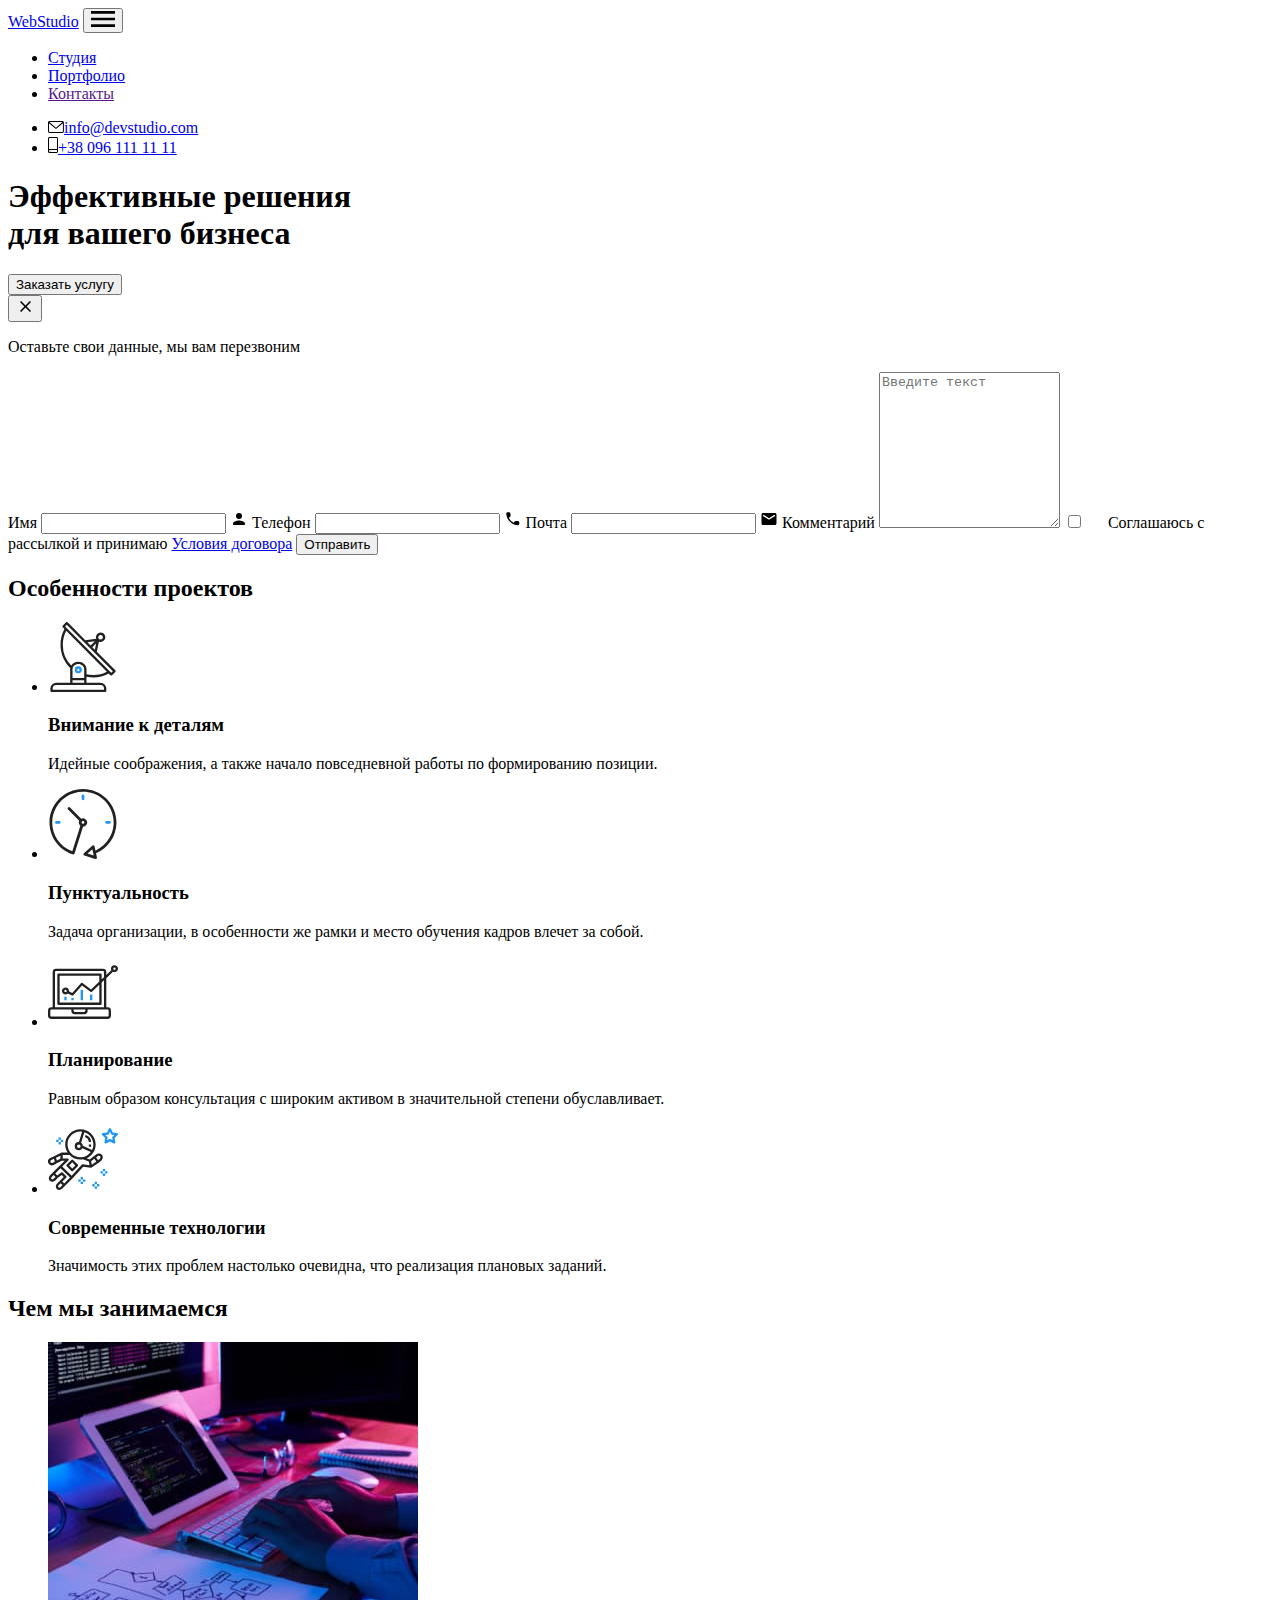
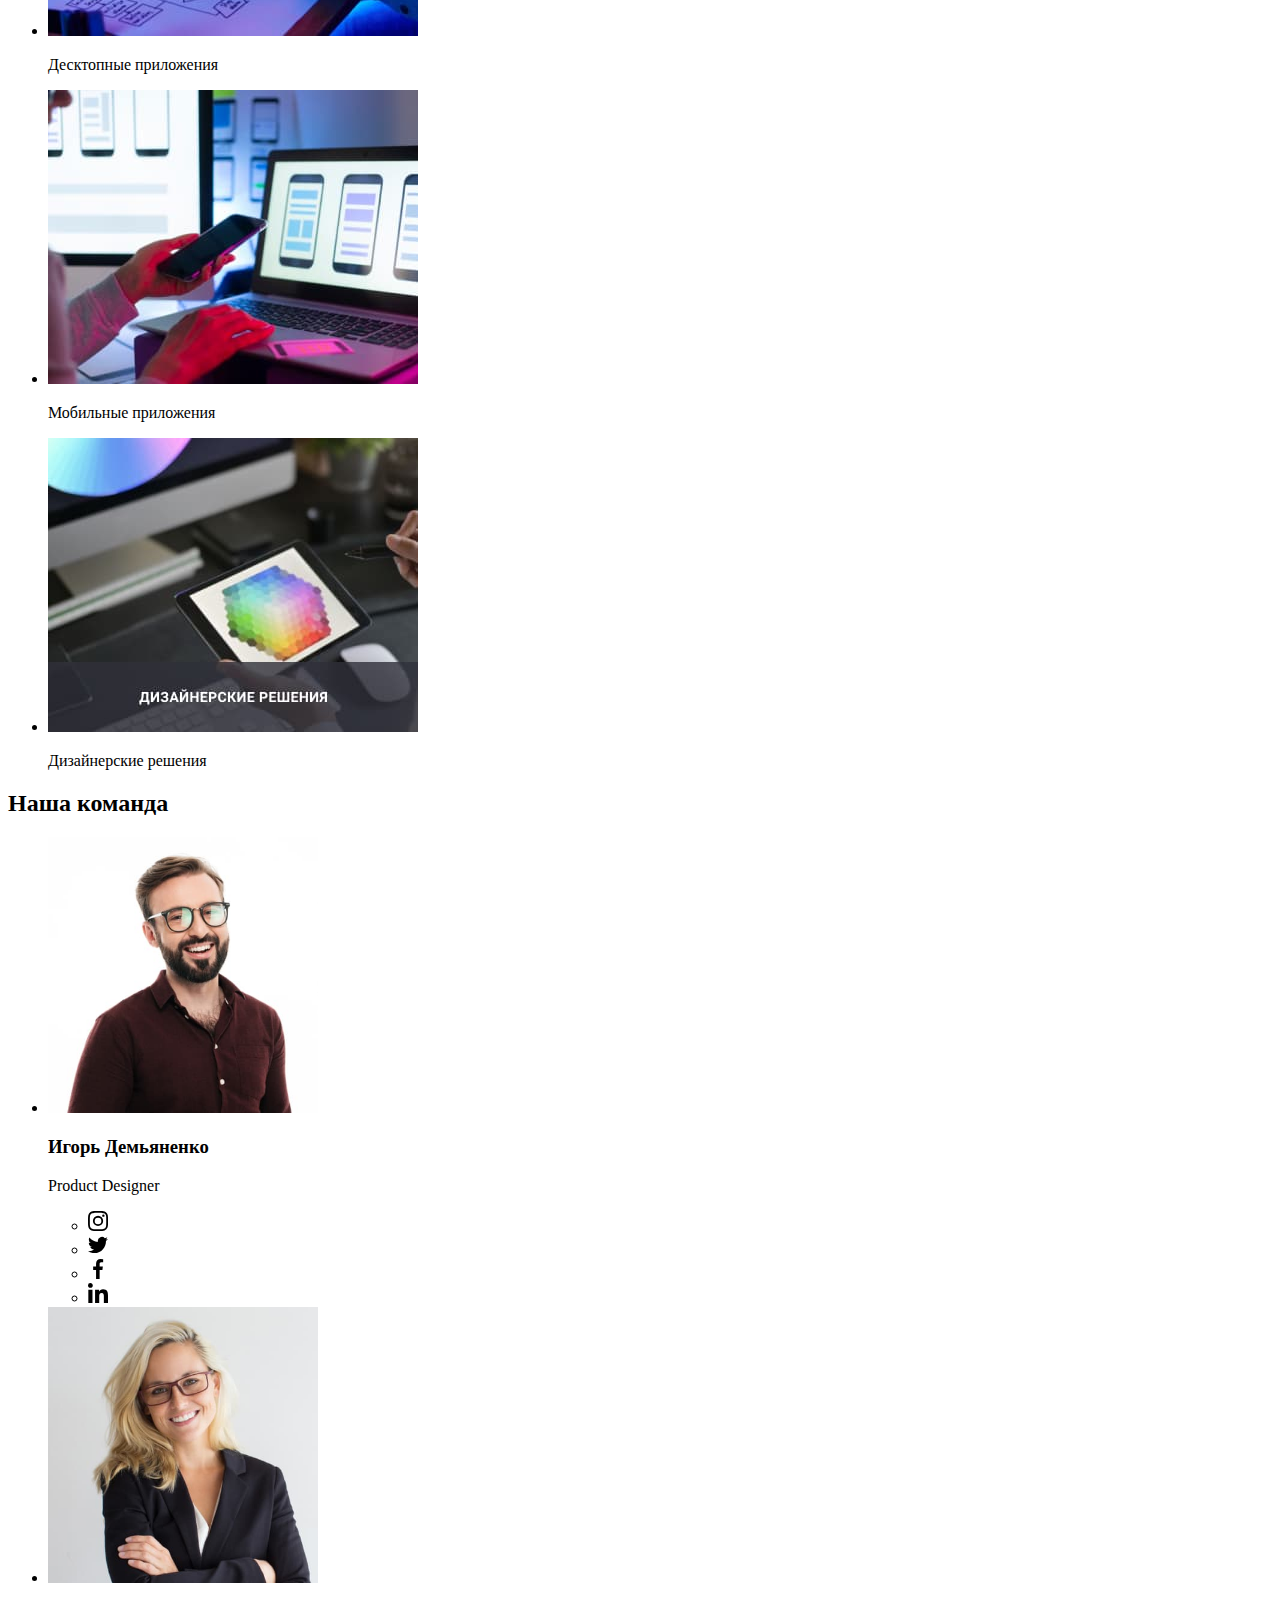
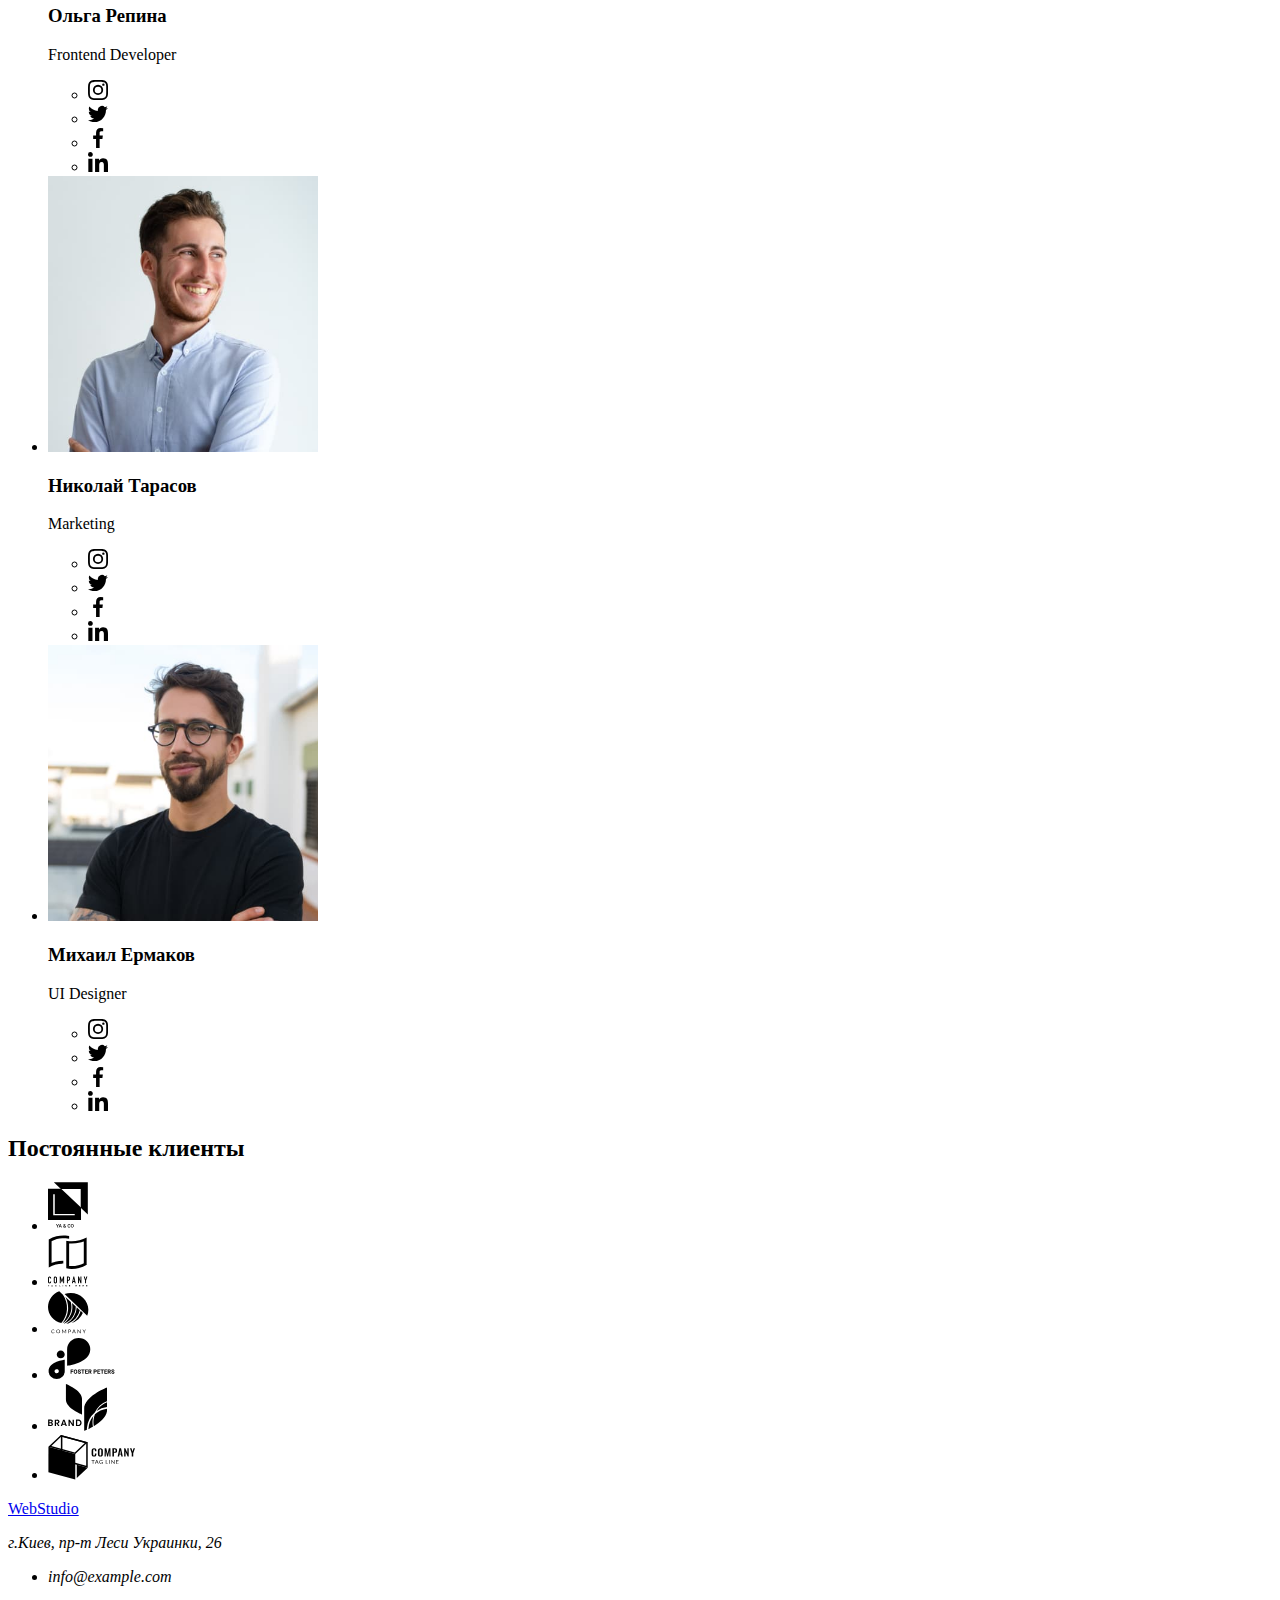
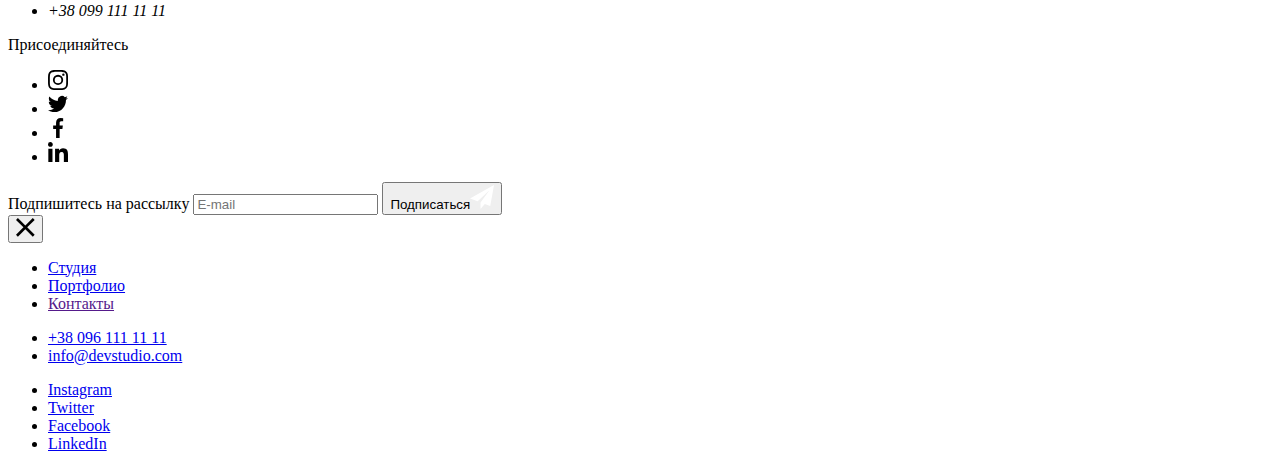
==== index.html @ 89b61207 "Добавляю проект с файлами html и CSS" ====
<!DOCTYPE html>
<html lang="ru">
<head>
    <meta charset="UTF-8">
    <meta name="viewport" content="width=device-width, initial-scale=1.0">
    <title>WebStudio</title>
    <link rel="preconnect" href="https://fonts.gstatic.com">
    <link href="https://fonts.googleapis.com/css2?family=Raleway:wght@700&family=Roboto:wght@400;500;700;900&display=swap"
        rel="stylesheet">
    <link rel="stylesheet" href="./dist/css/main.min.css">
</head>
<body>
    <!--Шапка страницы-->
    <header class="page-header">
        <div class="container container__nav">
        <!--Логотип с навигацией-->
            <a class="logo" href="/"><span class="logo__text">Web</span>Studio</a>
            <button class="menu-toggle js-open-menu" aria-expanded="false" aria-controls="mobile-menu">
            <svg class="icon-cross" width="24" height="16" aria-label="Переключатель мобильного меню">
                <use href="./img/icons.svg#menu"></use>
            </svg></button>
            <nav>
                <ul class="site-nav">
                    <li class="site-nav__item">
                        <a class="site-nav__link" href="./index.html">Студия</a>
                    </li>
                    <li class="site-nav__item">
                        <a class="site-nav__link" href="./portfolio.html">Портфолио</a>
                    </li>
                    <li class="site-nav__item">
                        <a class="site-nav__link" href="">Контакты</a>
                    </li>
                </ul>
            </nav>
            <ul class="panel-contacts">
                <li class="panel-contacts__item">
                    <a class="panel-contacts__link" href="mailto:info@devstudio.com">
                        <svg class="panel-contacts__icon" width="16" height="12">
                            <use href="./img/icons.svg#envelope"></use>
                        </svg>info@devstudio.com</a>
                </li>
                <li class="panel-contacts__item">
                    <a class="panel-contacts__link" href="tel:+380961111111">
                        <svg class="panel-contacts__icon" width="10" height="16">
                            <use href="./img/icons.svg#smartphone"></use>
                        </svg>+38 096 111 11 11</a>
                </li>
            </ul>
        </div>
    </header>
    <main>
        <!--Герой-->
        <section class="hero">
            <div class="hero__overlay">
                <h1 class="hero__title">Эффективные решения<br>
                для вашего бизнеса</h1>
            <button class="button" data-modal-open>Заказать услугу</button>
                    <div class="backdrop backdrop__is-hidden" data-modal>
                        <div class="modal">
                            <button class="modal__close" data-modal-close>
                                <svg class="modal__icon" width="18" height="18">
                                <use href="./img/icons.svg#close"></use>
                            </svg></button>
                            <form class="form">
                                <p class="form__text">Оставьте свои данные, мы вам перезвоним</p>
                                <label class="form__field">
                                    <span class="form__label">Имя</span>
                                    <input type="text" class="form__input" name="name">
                                    <svg class="form__icon" width="18" height="18">
                                            <use href="./img/icons.svg#person-black"></use>
                                    </svg>
                                </label>
                            
                                <label class="form__field">
                                    <span class="form__label">Телефон</span>
                                    <input type="tel" class="form__input" name="tel">
                                    <svg class="form__icon" width="18" height="18">
                                            <use href="./img/icons.svg#phone-black"></use>
                                        </svg>
                                </label>
                            
                                <label class="form__field">
                                    <span class="form__label">Почта</span>
                                    <input type="email" class="form__input" name="mail">
                                    <svg class="form__icon" width="18" height="18">
                                        <use href="./img/icons.svg#email-black"></use>
                                    </svg>
                                </label>
                            
                                <label class="form__field">
                                    <span class="form__label">Комментарий</span>
                                    <textarea class="form__input form__textarea" name="comment" rows="10" placeholder="Введите текст"></textarea>
                                </label>

                                <label class="field">
                                    <input class="checkbox" type="checkbox" name="policy" value="policy">
                                    <svg class="checkbox-icon" width="16" height="15">
                                        <use href="./img/icons.svg#check"></use>
                                    </svg>
                                    <span class="label">Соглашаюсь с рассылкой и принимаю <a class="policy" href="/">Условия договора</a></span>
                                </label>
                                <button class="button button--send" type="submit">Отправить</button>
                            </form>
                        </div>
                    </div>
            </div>           
        </section>
        <!--Преимущества-->
        <section class="section">
            <div class="container">
                <h2 class="visually-hiddens">Особенности проектов</h2>
                <ul class="advantages">
                    <li class="advantages__item">
                        <div class="advantages__thumb">
                            <svg class="advantages__icon" width="70" height="70">
                                <use href="./img/icons.svg#antenna"></use>
                            </svg>
                        </div>    
                        <h3 class="advantages__title">Внимание к деталям</h3>
                        <p class="advantages__text">Идейные соображения, а также
                        начало повседневной работы по
                        формированию позиции.</p>
                    </li>
                    <li class="advantages__item">
                        <div class="advantages__thumb">
                            <svg class="advantages__icon" width="70" height="70">
                                <use href="./img/icons.svg#clock"></use>
                            </svg>
                        </div>
                        <h3 class="advantages__title">Пунктуальность</h3>
                        <p class="advantages__text">Задача организации, в особенности
                        же рамки и место обучения кадров
                        влечет за собой.</p>
                    </li>
                    <li class="advantages__item">
                        <div class="advantages__thumb">
                            <svg class="advantages__icon" width="70" height="70">
                                <use href="./img/icons.svg#diagram"></use>
                            </svg>
                        </div>
                        <h3 class="advantages__title">Планирование</h3>
                        <p class="advantages__text"> Равным образом консультация с
                        широким активом в значительной
                        степени обуславливает.</p>
                    </li>
                    <li class="advantages__item">
                        <div class="advantages__thumb">
                            <svg class="advantages__icon" width="70" height="70">
                                <use href="./img/icons.svg#astronaut"></use>
                            </svg>
                        </div>
                        <h3 class="advantages__title">Современные технологии</h3>
                        <p class="advantages__text">Значимость этих проблем настолько
                        очевидна, что реализация плановых
                        заданий.</p>
                    </li>
                </ul>
            </div>
        </section>
        <!--Примеры работ-->
        <section class="section section__development">
            <div class="container">
                <h2 class="development-title">Чем мы занимаемся</h2>
            <ul class="development">
                <li class="development__item">
                    <div class="development__thumb">
                        <img class="development__img" srcset="./img/img(1).jpg 1x, ./img/img(1)@2x.jpg 2x"
                        src="./img/img(1).jpg" alt="Прописывает код" width="370">
                        <div class="development__overlay"><p class="development__text">Десктопные приложения</p></div>
                    </div>                    
                </li>
                <li class="development__item">
                    <div class="development__thumb">
                        <img class="development__img" srcset="./img/img(2).jpg 1x, ./img/img(2)@2x.jpg 2x"
                        src="./img/img(2).jpg" alt="Создает мобильные приложения" width="370">
                    <div class="development__overlay"><p class="development__text">Мобильные приложения</p></div>
                    </div>
                </li>
                <li class="development__item">
                    <div class="development__thumb">
                        <img class="development__img" srcset="./img/img(3).jpg 1x, ./img/img(3)@2x.jpg 2x"
                        src="./img/img(3).jpg" alt="Создает дизайн" width="370">
                    <div class="development__overlay"><p class="development__text">Дизайнерские решения</p></div>
                </div>                   
                </li>
            </ul>
            </div>
        </section>
        <!--Команда разработчиков-->
        <section class="section section__team">
            <div class="container">
            <h2 class="section-title">Наша команда</h2>
            <ul class="team">
                <li class="team__item">
                    <div class="team__thumb">
                        <img class="team__img" srcset="./img/Игорь_Демьяненко.jpg 1x, ./img/Игорь_Демьяненко@2x.jpg 2x" 
                        src="./img/Игорь_Демьяненко.jpg" alt="Игорь Демьяненко" width="270">
                        <h3 class="team__title">Игорь Демьяненко</h3>
                        <p class="team__text">Product Designer</p>
                        <ul class="social">
                            <li class="social__item">
                                <a href="/" class="social__link">
                                    <svg class="social__icon" width="20" height="20">
                                        <use href="./img/icons.svg#instagram"></use>
                                    </svg>
                                </a>
                            </li>
                            <li class="social__item">
                                <a href="/" class="social__link">
                                    <svg class="social__icon" width="20" height="20">
                                        <use href="./img/icons.svg#twitter"></use>
                                    </svg>
                                </a>
                            </li>
                            <li class="social__item">
                                <a href="/" class="social__link">
                                    <svg class="social__icon" width="20" height="20">
                                        <use href="./img/icons.svg#facebook"></use>
                                    </svg>
                                </a>
                            </li>
                            <li class="social__item">
                                <a href="/" class="social__link">
                                    <svg class="social__icon" width="20" height="20">
                                        <use href="./img/icons.svg#linkedin"></use>
                                    </svg>
                                </a>
                            </li>
                        </ul>
                    </div>                   
                </li>
                <li class="team__item">
                    <div class="team__thumb">
                        <img class="team__img" srcset="./img/Ольга_Репина.jpg 1x, ./img/Ольга_Репина@2x.jpg 2x"
                        src="./img/Ольга_Репина.jpg" alt="Ольга Репина" width="270">
                        <h3 class="team__title">Ольга Репина</h3>
                        <p class="team__text">Frontend Developer</p>
                        <ul class="social">
                            <li class="social__item">
                                <a href="/" class="social__link">
                                    <svg class="social__icon" width="20" height="20">
                                        <use href="./img/icons.svg#instagram"></use>
                                    </svg>
                                </a>
                            </li>
                            <li class="social__item">
                                <a href="/" class="social__link">
                                    <svg class="social__icon" width="20" height="20">
                                        <use href="./img/icons.svg#twitter"></use>
                                    </svg>
                                </a>
                            </li>
                            <li class="social__item">
                                <a href="/" class="social__link">
                                    <svg class="social__icon" width="20" height="20">
                                        <use href="./img/icons.svg#facebook"></use>
                                    </svg>
                                </a>
                            </li>
                            <li class="social__item">
                                <a href="/" class="social__link">
                                    <svg class="social__icon" width="20" height="20">
                                        <use href="./img/icons.svg#linkedin"></use>
                                    </svg>
                                </a>
                            </li>
                        </ul>
                    </div>                   
                </li>
                <li class="team__item">
                    <div class="team__thumb">
                        <img class="team__img" srcset="./img/Николай_Тарасов.jpg 1x, ./img/Николай_Тарасов@2x.jpg 2x"
                        src="./img/Николай_Тарасов.jpg" alt="Николай Тарасов" width="270">
                        <h3 class="team__title">Николай Тарасов</h3>
                        <p class="team__text">Marketing</p>
                        <ul class="social">
                            <li class="social__item">
                                <a href="/" class="social__link">
                                    <svg class="social__icon" width="20" height="20">
                                        <use href="./img/icons.svg#instagram"></use>
                                    </svg>
                                </a>
                            </li>
                            <li class="social__item">
                                <a href="/" class="social__link">
                                    <svg class="social__icon" width="20" height="20">
                                        <use href="./img/icons.svg#twitter"></use>
                                    </svg>
                                </a>
                            </li>
                            <li class="social__item">
                                <a href="/" class="social__link">
                                    <svg class="social__icon" width="20" height="20">
                                        <use href="./img/icons.svg#facebook"></use>
                                    </svg>
                                </a>
                            </li>
                            <li class="social__item">
                                <a href="/" class="social__link">
                                    <svg class="social__icon" width="20" height="20">
                                        <use href="./img/icons.svg#linkedin"></use>
                                    </svg>
                                </a>
                            </li>
                        </ul>
                    </div>   
                </li>
                <li class="team__item">
                    <div class="team__thumb">
                        <img class="team__img" srcset="./img/Михаил_Ермаков.jpg 1x, ./img/Михаил_Ермаков@2x.jpg 2x"
                        src="./img/Михаил_Ермаков.jpg" alt="Михаил Ермаков" width="270">
                        <h3 class="team__title">Михаил Ермаков</h3>
                        <p class="team__text">UI Designer</p>
                        <ul class="social">
                            <li class="social__item">
                                <a href="/" class="social__link">
                                    <svg class="social__icon" width="20" height="20">
                                        <use href="./img/icons.svg#instagram"></use>
                                    </svg>
                                </a>
                            </li>
                            <li class="social__item">
                                <a href="/" class="social__link">
                                    <svg class="social__icon" width="20" height="20">
                                        <use href="./img/icons.svg#twitter"></use>
                                    </svg>
                                </a>
                            </li>
                            <li class="social__item">
                                <a href="/" class="social__link">
                                    <svg class="social__icon" width="20" height="20">
                                        <use href="./img/icons.svg#facebook"></use>
                                    </svg>
                                </a>
                            </li>
                            <li class="social__item">
                                <a href="/" class="social__link">
                                    <svg class="social__icon" width="20" height="20">
                                        <use href="./img/icons.svg#linkedin"></use>
                                    </svg>
                                </a>
                            </li>
                        </ul>
                    </div>
                </li>
            </ul>
            </div>
        </section>
        <section class="section">
            <div class="container">
                <h2 class="section-title">Постоянные клиенты</h2>
                <ul class="partners">
                    <li class="partners__item">
                        <a href="/" class="partners__link">
                            <svg class="partners__icon" width="44" height="49">
                                <use href="./img/icons.svg#logo1"></use>
                            </svg>
                        </a>
                    </li>
                    <li class="partners__item">
                        <a href="/" class="partners__link">
                            <svg class="partners__icon" width="40" height="52">
                                <use href="./img/icons.svg#logo2"></use>
                            </svg>
                        </a>
                    </li>
                    <li class="partners__item">
                        <a href="/" class="partners__link">
                            <svg class="partners__icon" width="41" height="43">
                                <use href="./img/icons.svg#logo3"></use>
                            </svg>
                        </a>
                    </li>
                    <li class="partners__item">
                        <a href="/" class="partners__link">
                            <svg class="partners__icon" width="80" height="42">
                                <use href="./img/icons.svg#logo4"></use>
                            </svg>
                        </a>
                    </li>
                    <li class="partners__item">
                        <a href="/" class="partners__link">
                            <svg class="partners__icon" width="59" height="47">
                                <use href="./img/icons.svg#logo5"></use>
                            </svg>
                        </a>
                    </li>
                    <li class="partners__item">
                        <a href="/" class="partners__link">
                            <svg class="partners__icon" width="88" height="45">
                                <use href="./img/icons.svg#logo6"></use>
                            </svg>
                        </a>
                    </li>
                </ul>
            </div>            
        </section>
    </main>
    <!--Подвал страницы-->
    <footer class="page-footer">
        <div class="container container__footer">
            <div class="address-footer">
                <a class="logo logo--footer" href="/"><span class="logo__text">Web</span>Studio</a>
                <address>
                    <p class="page-footer__label"><span class="page-footer__text">г.Киев, пр-т Леси Украинки, 26</span></p>
                    <ul class="address">
                        <li>
                            <p class="address__mail">info@example.com</p>
                        </li>
                        <li>
                            <p class="address__tel">+38 099 111 11 11</p>
                        </li>
                    </ul>
                </address>
            </div>       
        <div class="subscribe">
            <p class="subscribe__text">Присоединяйтесь</p>
            <ul class="social-footer">
                <li class="social-footer__item">
                    <a href="/" class="social-footer__link">
                        <svg class="social-footer__icon" width="20" height="20">
                            <use href="./img/icons.svg#instagram"></use>
                        </svg>
                    </a>
                </li>
                <li class="social-footer__item">
                    <a href="/" class="social-footer__link">
                        <svg class="social-footer__icon" width="20" height="20">
                            <use href="./img/icons.svg#twitter"></use>
                        </svg>
                    </a>
                </li>
                <li class="social-footer__item">
                    <a href="/" class="social-footer__link">
                        <svg class="social-footer__icon" width="20" height="20">
                            <use href="./img/icons.svg#facebook"></use>
                        </svg>
                    </a>
                </li>
                <li class="social-footer__item">
                    <a href="/" class="social-footer__link">
                        <svg class="social-footer__icon" width="20" height="20">
                            <use href="./img/icons.svg#linkedin"></use>
                        </svg>
                    </a>
                </li>
            </ul>
        </div>
        <form class="form-footer">
        <label class="form-footer__field">
            <span class="form-footer__label">Подпишитесь на рассылку</span>
            <input type="email" class="form-footer__input" name="mail" placeholder="E-mail">
        </label>
        <button class="button button--mail" type="submit">Подписаться<svg class="button__icon" width="24" height="24">
            <use href="./img/icons.svg#send"></use>
        </svg></button>
        </form>
        </div>        
    </footer>
    <div class="menu-container js-menu-container" id="mobile-menu">
        <button class="menu-toggle js-close-menu">
            <svg width="19" height="19">
                <use class="icon-menu" href="./img/icons.svg#close-menu"></use>
            </svg>
        </button>
        <ul class="mobile-menu">
            <li class="mobile-menu__item"><a href="./index.html" class="mobile-menu__link">Студия</a></li>
            <li class="mobile-menu__item"><a href="./portfolio.html" class="mobile-menu__link">Портфолио</a></li>
            <li class="mobile-menu__item"><a href="" class="mobile-menu__link">Контакты</a></li>
        </ul>
        <div>
            <ul class="contacts-mobile">
                <li class="contacts-mobile__item">
                    <a class="contacts-mobile__link" href="tel:+380961111111">
                        <span class="contacts-mobile__tel">+38 096 111 11 11</span></a>
                </li>
                <li class="contacts-mobile__item">
                    <a class="contacts-mobile__link" href="mailto:info@devstudio.com">
                        <span class="contacts-mobile__mail">info@devstudio.com</span></a>
                </li>
            </ul>
            <ul class="mobile-social">
                <li class="mobile-social__item">
                    <a href="/" class="mobile-social__link">Instagram</a>
                </li>
                <li class="mobile-social__item">
                    <a href="/" class="mobile-social__link">Twitter</a>
                </li>
                <li class="mobile-social__item">
                    <a href="/" class="mobile-social__link">Facebook</a>
                </li>
                <li class="mobile-social__item">
                    <a href="/" class="mobile-social__link">LinkedIn</a>
                </li>
            </ul>
        </div>
    </div>
    <script src="./js/modal.js"></script>
    <script src="./js/mobile-menu.js"></script>
</body>
</html>
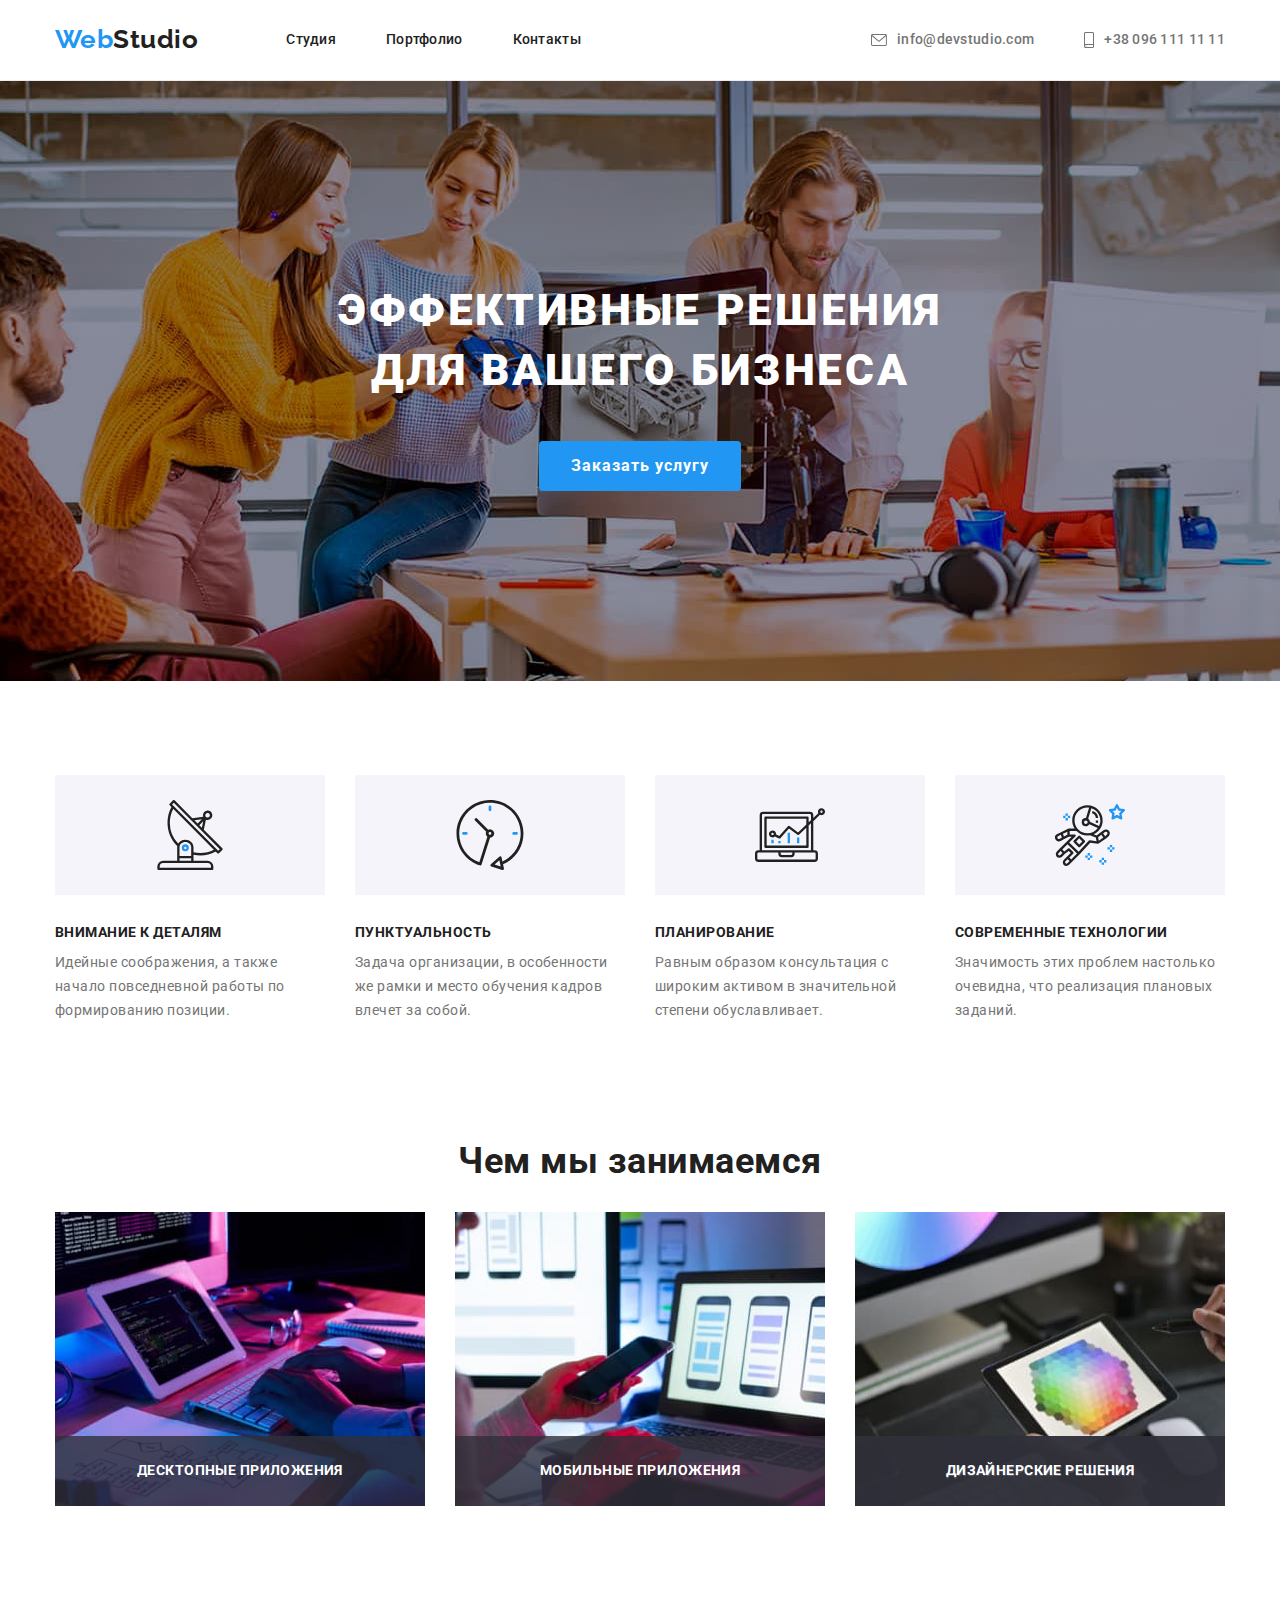
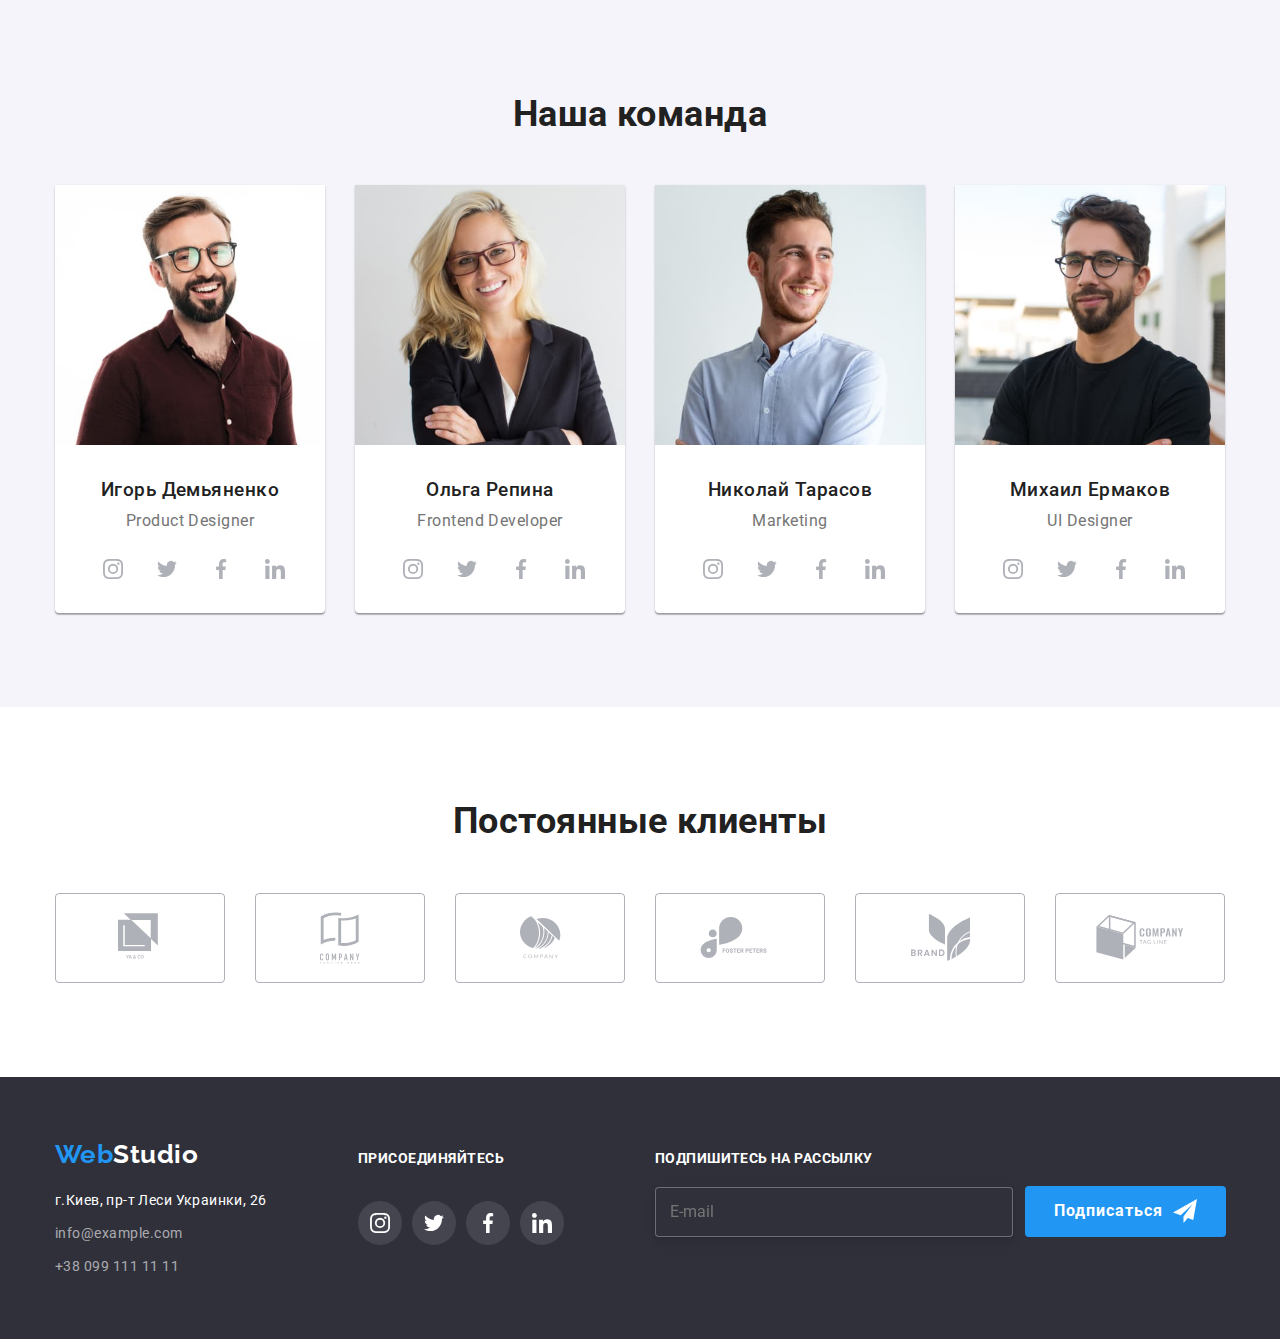
==== commit 207fe52d: "Изменил путь к CSS" ====
--- a/index.html
+++ b/index.html
@@ -7,7 +7,7 @@
     <link rel="preconnect" href="https://fonts.gstatic.com">
     <link href="https://fonts.googleapis.com/css2?family=Raleway:wght@700&family=Roboto:wght@400;500;700;900&display=swap"
         rel="stylesheet">
-    <link rel="stylesheet" href="./dist/css/main.min.css">
+    <link rel="stylesheet" href="./css/main.min.css">
 </head>
 <body>
     <!--Шапка страницы-->
--- a/css/main.min.css
+++ b/css/main.min.css
@@ -0,0 +1,3 @@
+/*! modern-normalize v1.0.0 | MIT License | https://github.com/sindresorhus/modern-normalize */*,*::before,*::after{-webkit-box-sizing:border-box;box-sizing:border-box}:root{-moz-tab-size:4;-o-tab-size:4;tab-size:4}html{line-height:1.15;-webkit-text-size-adjust:100%}body{margin:0;padding:0}body{font-family:system-ui,-apple-system,"Segoe UI",Roboto,Helvetica,Arial,sans-serif,"Apple Color Emoji","Segoe UI Emoji"}hr{height:0;color:inherit}abbr[title]{-webkit-text-decoration:underline dotted;text-decoration:underline dotted}b,strong{font-weight:bolder}code,kbd,samp,pre{font-family:ui-monospace, SFMono-Regular, Consolas, 'Liberation Mono', Menlo,
+ monospace;font-size:1em}small{font-size:80%}sub,sup{font-size:75%;line-height:0;position:relative;vertical-align:baseline}sub{bottom:-0.25em}sup{top:-0.5em}table{text-indent:0;border-color:inherit}button,input,optgroup,select,textarea{font-family:inherit;font-size:100%;line-height:1.15;margin:0}address{font-style:normal}ul{list-style:none}button,select{text-transform:none}button,[type='button'],[type='reset'],[type='submit']{-webkit-appearance:button}::-moz-focus-inner{border-style:none;padding:0}:-moz-focusring{outline:1px dotted ButtonText}:-moz-ui-invalid{box-shadow:none}legend{padding:0}progress{vertical-align:baseline}::-webkit-inner-spin-button,::-webkit-outer-spin-button{height:auto}[type='search']{-webkit-appearance:textfield;outline-offset:-2px}::-webkit-search-decoration{-webkit-appearance:none}::-webkit-file-upload-button{-webkit-appearance:button;font:inherit}body{font-family:"Roboto",sans-serif;background-color:#fff;letter-spacing:0.03em;color:#212121}.container{width:100%;padding-left:15px;padding-right:15px;margin-left:auto;margin-right:auto;min-width:320px;max-width:480px}@media screen and (min-width: 768px){.container{max-width:768px}}@media screen and (min-width: 1200px){.container{max-width:1200px}}.container__nav{min-height:60px;display:-webkit-box;display:-ms-flexbox;display:flex;-webkit-box-align:center;-ms-flex-align:center;align-items:center;-webkit-box-pack:end;-ms-flex-pack:end;justify-content:flex-end}.container__product{padding-bottom:60px}@media screen and (min-width: 1200px){.container__product{padding-bottom:94px}}.container__footer{padding-top:60px;padding-bottom:60px}@media screen and (min-width: 768px){.container__footer{display:-webkit-box;display:-ms-flexbox;display:flex;-ms-flex-wrap:wrap;flex-wrap:wrap;-webkit-box-align:baseline;-ms-flex-align:baseline;align-items:baseline;-ms-flex-pack:distribute;justify-content:space-around}}@media screen and (min-width: 1200px){.container__footer{-webkit-box-pack:justify;-ms-flex-pack:justify;justify-content:space-between}}.section{padding-top:60px;padding-bottom:60px}@media screen and (min-width: 1200px){.section{padding-top:94px;padding-bottom:94px}}.section__development{display:none}@media screen and (min-width: 1200px){.section__development{display:block;padding-top:0}}.section__team{background-color:#f5f4fa}@media screen and (min-width: 1200px){.section__team{padding-top:94px;padding-bottom:94px}}.section-title{text-align:center;font-weight:bold;font-size:28px;color:#212121;margin-bottom:30px;margin-top:0}@media screen and (min-width: 1200px){.section-title{font-size:36px;margin-bottom:50px}}.visually-hiddens{position:absolute;width:1px;height:1px;margin:-1px;border:0;padding:0;white-space:nowrap;-webkit-clip-path:inset(100%);clip-path:inset(100%);clip:rect(0 0 0 0);overflow:hidden}.page-header{border-bottom:1px solid #ececec;background-color:#fff}@media screen and (max-width: 767px){.page-header{height:60px}}.logo{font-family:"Raleway",sans-serif;font-weight:bold;font-size:26px;line-height:1.14;color:#212121;text-decoration:none;margin-right:auto;-webkit-transition:color 250ms cubic-bezier(0.4, 0, 0.2, 1);transition:color 250ms cubic-bezier(0.4, 0, 0.2, 1)}@media (min-width: 768px){.logo{margin-right:0}}.logo:hover,.logo:focus{color:#2196f3}.logo__text{color:#2196f3}.logo--footer{display:-webkit-box;display:-ms-flexbox;display:flex;margin-bottom:20px;color:#fff}@media screen and (max-width: 1199px){.logo--footer{-webkit-box-pack:center;-ms-flex-pack:center;justify-content:center}}.logo--footer:hover,.logo--footer:focus{color:#2196f3}.menu-container{display:-webkit-box;display:-ms-flexbox;display:flex;-webkit-box-orient:vertical;-webkit-box-direction:normal;-ms-flex-direction:column;flex-direction:column;-webkit-box-pack:justify;-ms-flex-pack:justify;justify-content:space-between;position:fixed;top:0;left:0;width:100vw;height:100vh;padding:48px 40px;background-color:#fff;-webkit-transform:translateX(100%);transform:translateX(100%);-webkit-transition:-webkit-transform 250ms cubic-bezier(0.4, 0, 0.2, 1);transition:-webkit-transform 250ms cubic-bezier(0.4, 0, 0.2, 1);transition:transform 250ms cubic-bezier(0.4, 0, 0.2, 1);transition:transform 250ms cubic-bezier(0.4, 0, 0.2, 1), -webkit-transform 250ms cubic-bezier(0.4, 0, 0.2, 1)}.menu-container.is-open{-webkit-transform:translateX(0);transform:translateX(0)}.menu-toggle{min-height:40px;min-width:40px;display:-webkit-box;display:-ms-flexbox;display:flex;-webkit-box-align:center;-ms-flex-align:center;align-items:center;-webkit-box-pack:center;-ms-flex-pack:center;justify-content:center;margin:0;padding:0;background-color:transparent;cursor:pointer;border:none;border-radius:50%;outline:none}.menu-toggle:focus,.menu-toggle:hover{color:#2196f3}@media (min-width: 768px){.menu-toggle{display:none}}.menu-container .menu-toggle{position:absolute;top:20px;right:15px;color:#212121}.menu-container .menu-toggle:hover,.menu-container .menu-toggle:focus{color:#2196f3}.mobile-menu{padding:0;margin:0;list-style:none}.mobile-menu__item:not(:last-child){margin-bottom:32px}.mobile-menu__link{display:block;padding:0;color:#212121;text-decoration:none;font-family:"Roboto",sans-serif;font-weight:500;font-size:40px;line-height:1.17;letter-spacing:0.02em;-webkit-transition:color 250ms cubic-bezier(0.4, 0, 0.2, 1);transition:color 250ms cubic-bezier(0.4, 0, 0.2, 1)}.mobile-menu__link:hover,.mobile-menu__link:focus{color:#2196f3}.icon-cross{fill:currentColor}@media (min-width: 768px){.icon-cross{display:none}}.icon-menu{fill:currentColor}.contacts-mobile{margin:0;padding:0;font-family:"Roboto",sans-serif;font-weight:500;letter-spacing:0.02em}.contacts-mobile__item:not(:last-child){margin-bottom:32px}.contacts-mobile__link{text-decoration:none}.contacts-mobile__tel{font-size:34px;line-height:1.176;color:#2196f3}.contacts-mobile__mail{font-size:24px;line-height:1.166;color:#757575}.mobile-social{display:-webkit-box;display:-ms-flexbox;display:flex;-ms-flex-wrap:wrap;flex-wrap:wrap;margin:0;padding:0;margin-top:64px}.mobile-social__item{padding-right:10px}.mobile-social__item:not(:last-child){margin-right:10px;border-right:1px solid rgba(33,33,33,0.2)}.mobile-social__link{font-family:"Roboto",sans-serif;font-weight:500;font-size:18px;line-height:1.22;letter-spacing:0.02em;color:#2196f3;text-decoration:none;-webkit-transform:rotate(90deg);transform:rotate(90deg)}.site-nav{display:none}@media screen and (min-width: 768px){.site-nav{display:-webkit-box;display:-ms-flexbox;display:flex;margin:0;margin-left:88px;padding:0}}.site-nav__item:not(:last-child){margin-right:50px}.site-nav__link{position:relative;display:block;padding-top:32px;padding-bottom:32px;font-weight:500;font-size:14px;line-height:1.14;letter-spacing:0.02em;text-decoration:none;color:#212121;-webkit-transition:color 250ms cubic-bezier(0.4, 0, 0.2, 1);transition:color 250ms cubic-bezier(0.4, 0, 0.2, 1)}.site-nav__link::after{content:'';position:absolute;left:0;bottom:0;display:block;width:100%;height:4px;background-color:#2196f3;border-radius:2px;-webkit-transform:scaleX(0);transform:scaleX(0);-webkit-transition:-webkit-transform 250ms cubic-bezier(0.4, 0, 0.2, 1);transition:-webkit-transform 250ms cubic-bezier(0.4, 0, 0.2, 1);transition:transform 250ms cubic-bezier(0.4, 0, 0.2, 1);transition:transform 250ms cubic-bezier(0.4, 0, 0.2, 1), -webkit-transform 250ms cubic-bezier(0.4, 0, 0.2, 1)}.site-nav__link:hover::after{-webkit-transform:scaleX(1);transform:scaleX(1)}.panel-contacts{display:none;margin:0;padding:0;margin-left:auto;list-style:none;-webkit-box-align:center;-ms-flex-align:center;align-items:center}@media screen and (min-width: 768px){.panel-contacts{display:-webkit-box;display:-ms-flexbox;display:flex;-webkit-box-orient:vertical;-webkit-box-direction:normal;-ms-flex-direction:column;flex-direction:column;-webkit-box-align:start;-ms-flex-align:start;align-items:flex-start}}@media screen and (min-width: 1200px){.panel-contacts{-webkit-box-orient:unset;-webkit-box-direction:unset;-ms-flex-direction:unset;flex-direction:unset}}@media screen and (max-width: 767px){.panel-contacts__item:not(:last-child){padding-top:10px}}@media screen and (min-width: 1200px){.panel-contacts__item:not(:last-child){margin-right:50px}}@media screen and (max-width: 1199px){.panel-contacts__item{padding-top:5px;padding-bottom:9px}}.panel-contacts__link{display:-webkit-box;display:-ms-flexbox;display:flex;-webkit-box-align:center;-ms-flex-align:center;align-items:center;font-weight:500;font-size:14px;line-height:1.14;letter-spacing:0.02em;color:#757575;text-decoration:none;-webkit-transition:color 250ms cubic-bezier(0.4, 0, 0.2, 1);transition:color 250ms cubic-bezier(0.4, 0, 0.2, 1)}@media screen and (min-width: 1200px){.panel-contacts__link{padding-top:32px;padding-bottom:32px}}.panel-contacts__link:hover,.panel-contacts__link:focus{color:#2196f3}.panel-contacts__icon{fill:currentColor;margin-right:10px}.hero{background:#2f303a;text-align:center}.hero__overlay{width:100%;height:400px;margin-left:auto;margin-right:auto;background-image:-webkit-gradient(linear, left top, right top, from(rgba(47,48,58,0.4)), to(rgba(47,48,58,0.4))),url("../img/header_mobile.jpg");background-image:linear-gradient(to right, rgba(47,48,58,0.4), rgba(47,48,58,0.4)),url("../img/header_mobile.jpg");background-repeat:no-repeat;background-position:center;background-size:cover}@media (min-device-pixel-ratio: 2), (-webkit-min-device-pixel-ratio: 2), (min-resolution: 192dpi), (min-resolution: 2dppx){.hero__overlay{background-image:url("../img/header_mobile@2x.jpg")}}@media screen and (min-width: 768px){.hero__overlay{background-image:url("../img/header_tablet.jpg")}}@media screen and (min-width: 768px) and (min-device-pixel-ratio: 2), screen and (min-width: 768px) and (-webkit-min-device-pixel-ratio: 2), screen and (min-width: 768px) and (min-resolution: 192dpi), screen and (min-width: 768px) and (min-resolution: 2dppx){.hero__overlay{background-image:url("../img/header_tablet@2x.jpg")}}@media screen and (min-width: 1200px){.hero__overlay{background-image:url("../img/img.jpg");height:600px}}@media screen and (min-width: 1200px) and (min-device-pixel-ratio: 2), screen and (min-width: 1200px) and (-webkit-min-device-pixel-ratio: 2), screen and (min-width: 1200px) and (min-resolution: 192dpi), screen and (min-width: 1200px) and (min-resolution: 2dppx){.hero__overlay{background-image:url("../img/img@2x.jpg")}}.hero__title{font-weight:900;font-size:26px;line-height:1.62;letter-spacing:0.06em;text-transform:uppercase;color:#fff;padding-top:118px;margin-top:0;margin-bottom:30px}@media screen and (min-width: 1200px){.hero__title{padding-top:200px;margin-bottom:40px;font-size:44px;line-height:1.36}}.visually-hiddens{position:absolute;width:1px;height:1px;margin:-1px;border:0;padding:0;white-space:nowrap;-webkit-clip-path:inset(100%);clip-path:inset(100%);clip:rect(0 0 0 0);overflow:hidden}.menu-button{display:-webkit-inline-box;display:-ms-inline-flexbox;display:inline-flex;margin:0;padding:0;border:none;background-color:transparent}.menu-button .icon-cross{display:none}.menu-button.is-open .icon-cross{display:block}.menu-button.is-open .icon-cross{display:block}.button{display:-webkit-inline-box;display:-ms-inline-flexbox;display:inline-flex;-webkit-box-align:center;-ms-flex-align:center;align-items:center;border:none;padding:10px 32px;border-radius:4px;font-family:"Roboto",sans-serif;font-weight:bold;font-size:16px;line-height:1.88;letter-spacing:0.06em;color:#fff;background-color:#2196f3;cursor:pointer;-webkit-transition:-webkit-box-shadow 250ms cubic-bezier(0.4, 0, 0.2, 1);transition:-webkit-box-shadow 250ms cubic-bezier(0.4, 0, 0.2, 1);transition:box-shadow 250ms cubic-bezier(0.4, 0, 0.2, 1);transition:box-shadow 250ms cubic-bezier(0.4, 0, 0.2, 1), -webkit-box-shadow 250ms cubic-bezier(0.4, 0, 0.2, 1)}.button:hover,.button:focus{-webkit-box-shadow:0px 4px 4px rgba(0,0,0,0.15);box-shadow:0px 4px 4px rgba(0,0,0,0.15)}.button--send{margin-top:20px}.button--mail{display:-webkit-box;display:-ms-flexbox;display:flex;padding:10px 29px;line-height:1.9}.button__icon{margin-left:10px}.button-page-nav{display:block;padding:6px 22px;font-weight:500;line-height:1.64;border:none;border-radius:4px;color:#212121;background-color:#f5f4fa;cursor:pointer;-webkit-transition:color 250ms cubic-bezier(0.4, 0, 0.2, 1),background-color 250ms cubic-bezier(0.4, 0, 0.2, 1),-webkit-box-shadow 250ms cubic-bezier(0.4, 0, 0.2, 1);transition:color 250ms cubic-bezier(0.4, 0, 0.2, 1),background-color 250ms cubic-bezier(0.4, 0, 0.2, 1),-webkit-box-shadow 250ms cubic-bezier(0.4, 0, 0.2, 1);transition:color 250ms cubic-bezier(0.4, 0, 0.2, 1),background-color 250ms cubic-bezier(0.4, 0, 0.2, 1),box-shadow 250ms cubic-bezier(0.4, 0, 0.2, 1);transition:color 250ms cubic-bezier(0.4, 0, 0.2, 1),background-color 250ms cubic-bezier(0.4, 0, 0.2, 1),box-shadow 250ms cubic-bezier(0.4, 0, 0.2, 1),-webkit-box-shadow 250ms cubic-bezier(0.4, 0, 0.2, 1)}.button-page-nav:hover,.button-page-nav:focus{color:#fff;background-color:#2196f3;-webkit-box-shadow:0px 3px 1px rgba(0,0,0,0.1),0px 1px 2px rgba(0,0,0,0.08),0px 2px 2px rgba(0,0,0,0.12);box-shadow:0px 3px 1px rgba(0,0,0,0.1),0px 1px 2px rgba(0,0,0,0.08),0px 2px 2px rgba(0,0,0,0.12)}.backdrop{position:fixed;top:0;left:0;width:100%;height:100%;z-index:1;background-color:rgba(0,0,0,0.2);-webkit-transition:opacity 250ms cubic-bezier(0.4, 0, 0.2, 1);transition:opacity 250ms cubic-bezier(0.4, 0, 0.2, 1)}.backdrop__is-hidden{opacity:0;pointer-events:none}.backdrop__is-hidden.modal{-webkit-transform:translateX(-50%) translateY(-100%);transform:translateX(-50%) translateY(-100%)}.modal{position:absolute;top:50%;left:50%;-webkit-transform:translate(-50%, -50%);transform:translate(-50%, -50%);padding:40px;min-height:609px;width:100%;max-width:450px;max-height:100vh;background-color:#fff;-webkit-box-shadow:0px 1px 3px rgba(0,0,0,0.12),0px 1px 1px rgba(0,0,0,0.14),0px 2px 1px rgba(0,0,0,0.2);box-shadow:0px 1px 3px rgba(0,0,0,0.12),0px 1px 1px rgba(0,0,0,0.14),0px 2px 1px rgba(0,0,0,0.2);border-radius:4px;overflow-y:auto;-webkit-transition:-webkit-transform 250ms cubic-bezier(0.4, 0, 0.2, 1);transition:-webkit-transform 250ms cubic-bezier(0.4, 0, 0.2, 1);transition:transform 250ms cubic-bezier(0.4, 0, 0.2, 1);transition:transform 250ms cubic-bezier(0.4, 0, 0.2, 1), -webkit-transform 250ms cubic-bezier(0.4, 0, 0.2, 1)}@media screen and (min-width: 1200px){.modal{max-width:528px;min-height:581px}}.modal__close{display:-webkit-box;display:-ms-flexbox;display:flex;-webkit-box-align:center;-ms-flex-align:center;align-items:center;-webkit-box-pack:center;-ms-flex-pack:center;justify-content:center;position:absolute;top:8px;right:8px;width:30px;height:30px;background-color:#fff;border-radius:50%;border:1px solid rgba(0,0,0,0.1);cursor:pointer}.modal__close:focus,.modal__close:hover{color:#2196f3}.modal__icon{position:absolute;fill:currentColor}.form__text{margin:0;margin-bottom:12px;font-family:"Roboto",sans-serif;font-weight:bold;font-size:20px;line-height:1.15;text-align:center;letter-spacing:0.03em;color:#212121}.form__field{display:block;margin-bottom:10px;position:relative}.form__label{display:-webkit-box;display:-ms-flexbox;display:flex;margin-bottom:4px;font-family:"Roboto",sans-serif;font-size:12px;line-height:1.17;letter-spacing:0.01em;color:#757575}.form__input{width:100%;padding:11px 42px;border-radius:4px;border:1px solid rgba(33,33,33,0.2);font-family:"Roboto",sans-serif;font-size:12px;line-height:1.17;resize:none;outline-color:#2196f3;cursor:pointer}.form__input::-webkit-input-placeholder{font-size:14px;line-height:1.14;letter-spacing:0.01em;color:rgba(117,117,117,0.5)}.form__input:-ms-input-placeholder{font-size:14px;line-height:1.14;letter-spacing:0.01em;color:rgba(117,117,117,0.5)}.form__input::-ms-input-placeholder{font-size:14px;line-height:1.14;letter-spacing:0.01em;color:rgba(117,117,117,0.5)}.form__input::placeholder{font-size:14px;line-height:1.14;letter-spacing:0.01em;color:rgba(117,117,117,0.5)}.form__input:focus+.form__icon{color:#2196f3}.form__icon{position:absolute;left:12px;-webkit-transform:translateY(50%);transform:translateY(50%);fill:currentColor}.form__textarea{padding:12px 16px}.checkbox{position:absolute;width:1px;height:1px;margin:-1px;border:0;padding:0;clip:rect(0 0 0 0);overflow:hidden}.field{display:-webkit-box;display:-ms-flexbox;display:flex;-webkit-box-align:center;-ms-flex-align:center;align-items:center;-webkit-box-pack:center;-ms-flex-pack:center;justify-content:center}.checkbox-icon{display:block;margin-right:7px;border:2px solid #2a2a2a;border-radius:2px;cursor:pointer;-webkit-transition:background-color 250ms cubic-bezier(0.4, 0, 0.2, 1),border 250ms cubic-bezier(0.4, 0, 0.2, 1);transition:background-color 250ms cubic-bezier(0.4, 0, 0.2, 1),border 250ms cubic-bezier(0.4, 0, 0.2, 1)}.checkbox-icon:hover{border-color:#2196f3;background-color:#2196f3}.checkbox:checked+.checkbox-icon{border-color:#2196f3;background-color:#2196f3;background-size:contain;background-origin:border-box}.label{font-size:14px;line-height:1.71;letter-spacing:0.03em;color:#757575}.policy{-webkit-text-decoration-line:underline;text-decoration-line:underline;color:#2196f3}.advantages{padding-left:0;margin-top:0;margin-bottom:0}@media screen and (min-width: 768px){.advantages{display:-webkit-box;display:-ms-flexbox;display:flex;-ms-flex-wrap:wrap;flex-wrap:wrap;margin-left:-30px;margin-top:-30px}}.advantages__item{margin-bottom:30px}@media screen and (min-width: 768px){.advantages__item{width:354px;margin-left:30px;margin-top:30px;margin-bottom:unset}}@media screen and (min-width: 1200px){.advantages__item{width:270px}}.advantages__thumb{display:-webkit-box;display:-ms-flexbox;display:flex;-webkit-box-pack:center;-ms-flex-pack:center;justify-content:center;-webkit-box-align:center;-ms-flex-align:center;align-items:center;padding:0;margin-bottom:30px;border:none;height:120px;background-color:#f5f4fa}.advantages__title{margin-top:0;margin-bottom:10px;font-weight:bold;font-size:14px;line-height:1.14;text-align:center;text-transform:uppercase;list-style:none}@media screen and (min-width: 768px){.advantages__title{text-align:left}}.advantages__text{margin-top:0;font-size:14px;line-height:1.71;color:#757575}.development{display:-webkit-box;display:-ms-flexbox;display:flex;margin-top:0;margin-bottom:0;padding-left:0}.development__item:not(:last-child){margin-right:30px}.development__thumb{position:relative}.development__img{display:block;max-width:100%;height:auto}.development__overlay{position:absolute;bottom:0;left:0;width:100%;height:70px;background:rgba(47,48,58,0.8)}.development__text{display:-webkit-box;display:-ms-flexbox;display:flex;-webkit-box-align:center;-ms-flex-align:center;align-items:center;-webkit-box-pack:center;-ms-flex-pack:center;justify-content:center;width:100%;height:100%;margin:0;font-family:"Roboto",sans-serif;font-weight:bold;font-size:14px;line-height:1.14;letter-spacing:0.03em;text-transform:uppercase;color:#fff}.development-title{text-align:center;font-weight:bold;font-size:36px;line-height:1.16px;color:#212121;padding-top:0;margin-bottom:50px}.team{margin-top:0;margin-bottom:0;padding-left:0;font-size:16px;line-height:1.19}@media screen and (min-width: 768px){.team{display:-webkit-box;display:-ms-flexbox;display:flex;-ms-flex-wrap:wrap;flex-wrap:wrap;margin-top:-30px;margin-left:-30px}}.team__item{background-color:#fff;-webkit-box-shadow:0px 1px 3px rgba(0,0,0,0.12),0px 1px 1px rgba(0,0,0,0.14),0px 2px 1px rgba(0,0,0,0.2);box-shadow:0px 1px 3px rgba(0,0,0,0.12),0px 1px 1px rgba(0,0,0,0.14),0px 2px 1px rgba(0,0,0,0.2);border-radius:0px 0px 4px 4px;height:622px}.team__item:not(:last-child){margin-bottom:30px}@media screen and (min-width: 320px){.team__item{width:100%}}@media screen and (min-width: 768px){.team__item{height:536px;width:354px;margin-top:30px;margin-left:30px}.team__item:not(:last-child){margin-bottom:unset}}@media screen and (min-width: 1200px){.team__item{height:428px;width:270px}}.team__title{text-align:center;margin-top:30px;margin-bottom:10px;font-weight:500}.team__text{text-align:center;margin-top:0;margin-bottom:16px;color:#757575}.team__img{width:100%;height:100%;-o-object-fit:cover;object-fit:cover}.team__thumb{height:460px}@media screen and (min-width: 768px){.team__thumb{height:374px}}@media screen and (min-width: 1200px){.team__thumb{height:260px}}.social{display:-webkit-box;display:-ms-flexbox;display:flex;-webkit-box-pack:center;-ms-flex-pack:center;justify-content:center;-webkit-box-align:center;-ms-flex-align:center;align-items:center;padding-right:32px;margin-bottom:24px;list-style:none}@media screen and (min-width: 1200px){.social{margin-bottom:30px}}.social__item:not(:last-child){margin-right:10px}.social__link{display:-webkit-box;display:-ms-flexbox;display:flex;-webkit-box-pack:center;-ms-flex-pack:center;justify-content:center;-webkit-box-align:center;-ms-flex-align:center;align-items:center;border-radius:50%;width:44px;height:44px;color:#afb1b8;-webkit-transition:background-color 250ms cubic-bezier(0.4, 0, 0.2, 1),color 250ms cubic-bezier(0.4, 0, 0.2, 1);transition:background-color 250ms cubic-bezier(0.4, 0, 0.2, 1),color 250ms cubic-bezier(0.4, 0, 0.2, 1)}.social__link:hover,.social__link:focus{background-color:#2196f3;color:#fff}.social__icon{fill:currentColor}.partners{padding:0;margin:0;list-style:none}@media screen and (min-width: 480px){.partners{display:-webkit-box;display:-ms-flexbox;display:flex;-webkit-box-pack:center;-ms-flex-pack:center;justify-content:center;-ms-flex-wrap:wrap;flex-wrap:wrap;margin-left:-30px;margin-top:-30px}}.partners__item{width:100%;height:90px}.partners__item:not(:last-child){margin-bottom:30px}@media screen and (min-width: 480px){.partners__item{width:210px;margin-left:30px;margin-top:30px}.partners__item:not(:last-child){margin-bottom:unset}}@media screen and (min-width: 768px){.partners__item{width:226px}}@media screen and (min-width: 1200px){.partners__item{width:170px}}.partners__link{display:-webkit-box;display:-ms-flexbox;display:flex;-webkit-box-pack:center;-ms-flex-pack:center;justify-content:center;-webkit-box-align:center;-ms-flex-align:center;align-items:center;width:100%;height:100%;color:#afb1b8;border:1px solid #afb1b8;border-radius:4px;-webkit-transition:color 250ms cubic-bezier(0.4, 0, 0.2, 1),border 250ms cubic-bezier(0.4, 0, 0.2, 1);transition:color 250ms cubic-bezier(0.4, 0, 0.2, 1),border 250ms cubic-bezier(0.4, 0, 0.2, 1)}.partners__link:hover,.partners__link:focus{color:#2196f3;border:1px solid #2196f3}.partners__icon{fill:currentColor}.page-nav{display:-webkit-box;display:-ms-flexbox;display:flex;-ms-flex-wrap:wrap;flex-wrap:wrap;padding:0;margin-top:77px;margin-bottom:40px}@media screen and (min-width: 768px){.page-nav{margin-bottom:30px;-webkit-box-pack:center;-ms-flex-pack:center;justify-content:center}}@media screen and (min-width: 1200px){.page-nav{margin-bottom:50px}}.page-nav__item{margin-bottom:15px}@media screen and (min-width: 768px){.page-nav__item{margin-bottom:unset}}.page-nav__item:not(:last-child){margin-right:8px}.card-set{padding-left:0;margin-top:0;margin-bottom:0}@media screen and (min-width: 768px){.card-set{display:-webkit-box;display:-ms-flexbox;display:flex;-ms-flex-wrap:wrap;flex-wrap:wrap;margin-left:-30px;margin-top:-30px}}.card-set__item{-webkit-box-shadow:0px 1px 1px rgba(0,0,0,0.12);box-shadow:0px 1px 1px rgba(0,0,0,0.12);-webkit-transition:-webkit-box-shadow 250ms cubic-bezier(0.4, 0, 0.2, 1);transition:-webkit-box-shadow 250ms cubic-bezier(0.4, 0, 0.2, 1);transition:box-shadow 250ms cubic-bezier(0.4, 0, 0.2, 1);transition:box-shadow 250ms cubic-bezier(0.4, 0, 0.2, 1), -webkit-box-shadow 250ms cubic-bezier(0.4, 0, 0.2, 1);height:404px}.card-set__item:not(:last-child){margin-bottom:30px}@media screen and (max-width: 480px){.card-set__item{width:100%;height:100%}}@media screen and (min-width: 768px){.card-set__item{width:354px;margin-top:30px;margin-left:30px}.card-set__item:not(:last-child){margin-bottom:unset}}@media screen and (min-width: 1200px){.card-set__item{width:370px}}.card-set__item:hover,.card-set__item:focus{-webkit-box-shadow:0px 1px 1px rgba(0,0,0,0.12),0px 4px 4px rgba(0,0,0,0.06),1px 4px 6px rgba(0,0,0,0.16);box-shadow:0px 1px 1px rgba(0,0,0,0.12),0px 4px 4px rgba(0,0,0,0.06),1px 4px 6px rgba(0,0,0,0.16)}.product__thumb{position:relative;overflow:hidden;height:294px}.product__img{display:block;width:100%;height:100%;-o-object-fit:cover;object-fit:cover}.product__overlay{position:absolute;top:0;left:0;width:100%;height:100%;padding-left:24px;padding-right:24px;cursor:pointer;background-color:#2196f3;-webkit-transform:translateY(101%);transform:translateY(101%);-webkit-transition:-webkit-transform 250ms cubic-bezier(0.4, 0, 0.2, 1);transition:-webkit-transform 250ms cubic-bezier(0.4, 0, 0.2, 1);transition:transform 250ms cubic-bezier(0.4, 0, 0.2, 1);transition:transform 250ms cubic-bezier(0.4, 0, 0.2, 1), -webkit-transform 250ms cubic-bezier(0.4, 0, 0.2, 1)}.card-set__item:hover .product__overlay{-webkit-transform:translateY(0);transform:translateY(0)}.product__text{display:-webkit-box;display:-ms-flexbox;display:flex;-webkit-box-align:center;-ms-flex-align:center;align-items:center;width:100%;height:100%;margin:0;font-family:"Roboto",sans-serif;font-size:18px;line-height:1.56;letter-spacing:0.03em;cursor:pointer;color:#fff}.product__title{font-weight:bold;font-size:18px;line-height:2;letter-spacing:0.06em;color:#212121;margin-top:20px;margin-left:24px;margin-bottom:4px}.product__name{font-size:16px;line-height:1.87;color:#757575;margin-top:0;margin-left:24px;margin-bottom:20px}.page-footer{background-color:#2f303a}.page-footer__text{color:#fff}.page-footer__label{margin-top:0;margin-bottom:0;font-size:14px;line-height:1.71;letter-spacing:0.03em}@media screen and (max-width: 1199px){.page-footer__label{text-align:center}}.address{margin-top:9px;margin-bottom:0;padding-left:0;font-size:14px;line-height:1.71;color:rgba(255,255,255,0.6)}@media screen and (max-width: 1199px){.address{text-align:center}}.address__mail{margin-top:0;margin-bottom:9px}.address__tel{margin-top:0;margin-bottom:0}.subscribe{display:-webkit-box;display:-ms-flexbox;display:flex;-webkit-box-orient:vertical;-webkit-box-direction:normal;-ms-flex-direction:column;flex-direction:column;-webkit-box-align:center;-ms-flex-align:center;align-items:center;margin-top:60px}@media screen and (min-width: 768px){.subscribe{margin-top:unset}}@media screen and (min-width: 1200px){.subscribe{-webkit-box-align:start;-ms-flex-align:start;align-items:flex-start}}.subscribe__text{font-family:"Roboto",sans-serif;font-weight:bold;font-size:14px;line-height:1.14;text-align:center;text-transform:uppercase;color:#fff}.social-footer{display:-webkit-box;display:-ms-flexbox;display:flex;-webkit-box-pack:justify;-ms-flex-pack:justify;justify-content:space-between;width:206px;padding:0;margin-top:20px;list-style:none}.social-footer__link{display:-webkit-box;display:-ms-flexbox;display:flex;-webkit-box-pack:center;-ms-flex-pack:center;justify-content:center;-webkit-box-align:center;-ms-flex-align:center;align-items:center;width:44px;height:44px;color:#fff;border:rgba(255,255,255,0.1);border-radius:50%;background-color:#44454e;-webkit-transition:background-color 250ms cubic-bezier(0.4, 0, 0.2, 1),border 250ms cubic-bezier(0.4, 0, 0.2, 1);transition:background-color 250ms cubic-bezier(0.4, 0, 0.2, 1),border 250ms cubic-bezier(0.4, 0, 0.2, 1)}.social-footer__link:hover,.social-footer__link:focus{border:1px solid #2196f3;background-color:#2196f3}.social-footer__icon{fill:currentColor}.form-footer{display:-webkit-box;display:-ms-flexbox;display:flex;-webkit-box-orient:vertical;-webkit-box-direction:normal;-ms-flex-direction:column;flex-direction:column;-webkit-box-align:center;-ms-flex-align:center;align-items:center}@media screen and (max-width: 1199px){.form-footer{margin-top:60px}}@media screen and (min-width: 1200px){.form-footer{-webkit-box-orient:horizontal;-webkit-box-direction:normal;-ms-flex-direction:row;flex-direction:row;-webkit-box-align:end;-ms-flex-align:end;align-items:flex-end;width:570px}}.form-footer__field{width:100%}.form-footer__label{display:-webkit-box;display:-ms-flexbox;display:flex;margin-bottom:20px;font-family:"Roboto",sans-serif;font-weight:bold;font-size:14px;line-height:1.14;letter-spacing:0.03em;text-transform:uppercase;color:#fff}@media screen and (max-width: 1199px){.form-footer__label{-webkit-box-pack:center;-ms-flex-pack:center;justify-content:center}}.form-footer__input{display:-webkit-box;display:-ms-flexbox;display:flex;width:100%;padding:14px;border-radius:4px;border:1px solid rgba(255,255,255,0.3);-webkit-filter:drop-shadow(0px 4px 4px rgba(0,0,0,0.15));filter:drop-shadow(0px 4px 4px rgba(0,0,0,0.15));font-family:"Roboto",sans-serif;font-size:16px;line-height:1.25;color:rgba(255,255,255,0.6);background-color:#2f303a;margin-bottom:20px}@media screen and (min-width: 768px){.form-footer__input{width:450px}}@media screen and (min-width: 1200px){.form-footer__input{margin-bottom:unset;margin-right:12px;width:358px}}
+/*# sourceMappingURL=main.min.css.map */